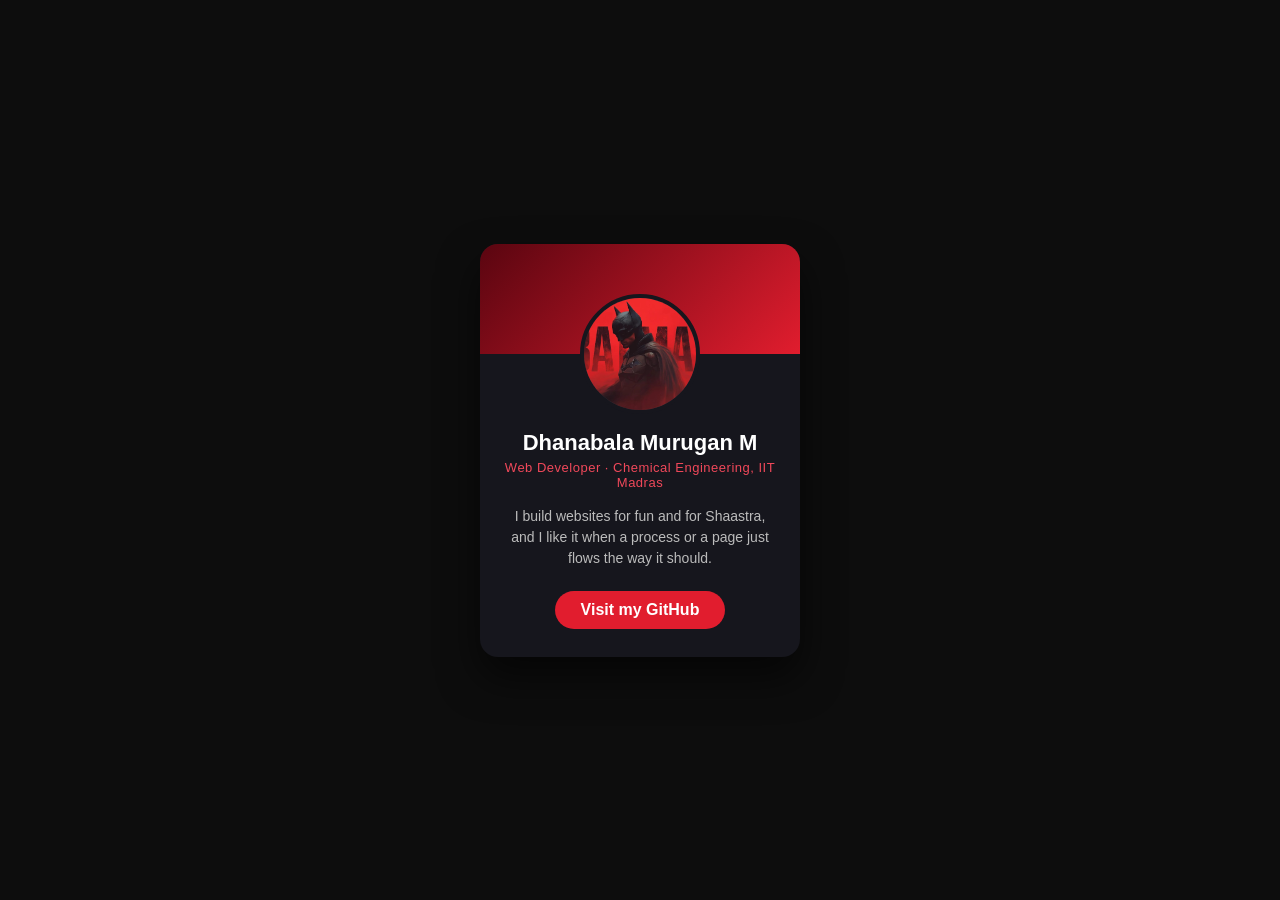
==== index.html @ a5107478 "initial commit" ====
<!DOCTYPE html>
<html lang="en">
<head>
  <meta charset="UTF-8">
  <meta name="viewport" content="width=device-width, initial-scale=1.0">
  <title>Dhanabala Murugan M | Profile Card</title>
  <link rel="stylesheet" href="style.css">
</head>
<body>
  <div class="card">
    <div class="banner"></div>
    <img class="photo" src="photo.jpg" alt="Dhanabala Murugan M">
    <h1>Dhanabala Murugan M</h1>
    <p class="role">Web Developer &middot; Chemical Engineering, IIT Madras</p>
    <p class="about">
      I build websites for fun and for Shaastra, and I like it when a
      process or a page just flows the way it should.
    </p>
    <a class="btn" href="https://github.com/Dhanabalamurugan/">Visit my GitHub</a>
  </div>
</body>
</html>
---- style.css ----
* { box-sizing: border-box; margin: 0; padding: 0; }

body {
  min-height: 100vh;
  display: flex;
  align-items: center;
  justify-content: center;
  background: #0d0d0d;
  font-family: "Segoe UI", Arial, sans-serif;
  color: #fff;
}

.card {
  width: 320px;
  background: #16161d;
  border-radius: 18px;
  text-align: center;
  padding-bottom: 28px;
  overflow: hidden;
  box-shadow: 0 20px 40px rgba(0, 0, 0, 0.6);
  transition: transform 0.3s;
}

.card:hover { transform: translateY(-8px); }

.banner {
  height: 110px;
  background: linear-gradient(135deg, #5a0510, #e11d2e);
}

.photo {
  width: 120px;
  height: 120px;
  border-radius: 50%;
  object-fit: cover;
  background: #2a2a33;
  border: 4px solid #16161d;
  margin-top: -60px;
}

h1 { font-size: 22px; margin-top: 12px; }

.role {
  color: #f0485a;
  font-size: 13px;
  margin-top: 4px;
  letter-spacing: 0.5px;
}

.about {
  color: #bbb;
  font-size: 14px;
  line-height: 1.5;
  margin: 16px 24px 22px;
}

.btn {
  display: inline-block;
  padding: 10px 26px;
  background: #e11d2e;
  color: #fff;
  text-decoration: none;
  border-radius: 999px;
  font-weight: 600;
  transition: background 0.2s;
}

.btn:hover { background: #ff3a4c; }
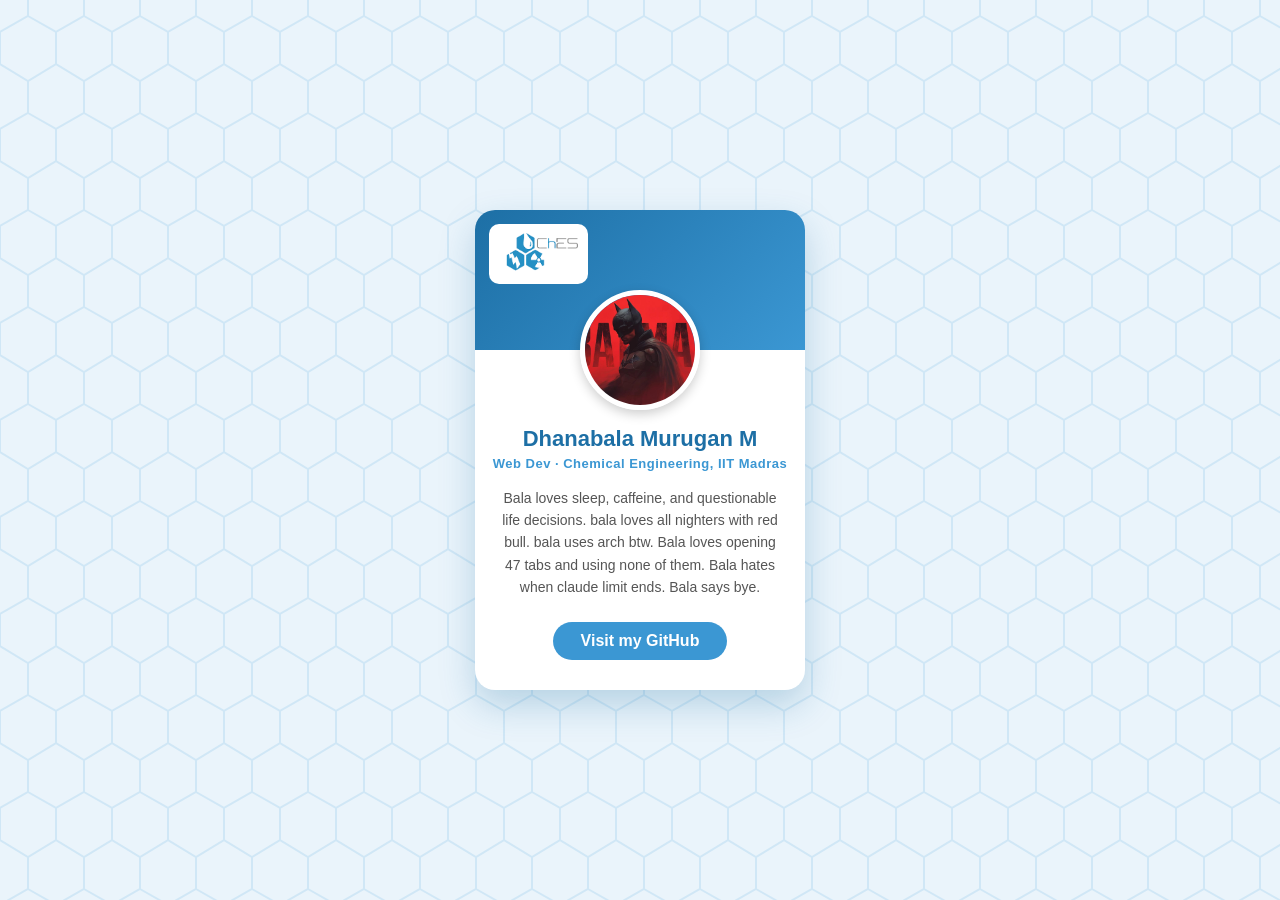
==== commit 4fe7e945: "Change architecture, Add benzene rings background" ====
--- a/index.html
+++ b/index.html
@@ -8,13 +8,14 @@
 </head>
 <body>
   <div class="card">
-    <div class="banner"></div>
-    <img class="photo" src="photo.jpg" alt="Dhanabala Murugan M">
+    <div class="banner">
+      <img class="logo" src="public/ches-logo.png" alt="ChES logo">
+    </div>
+    <img class="photo" src="public/photo.jpg" alt="Dhanabala Murugan M">
     <h1>Dhanabala Murugan M</h1>
-    <p class="role">Web Developer &middot; Chemical Engineering, IIT Madras</p>
+    <p class="role">Web Dev &middot; Chemical Engineering, IIT Madras</p>
     <p class="about">
-      I build websites for fun and for Shaastra, and I like it when a
-      process or a page just flows the way it should.
+      Bala loves sleep, caffeine, and questionable life decisions. bala loves all nighters with red bull. bala uses arch btw. Bala loves opening 47 tabs and using none of them. Bala hates when claude limit ends. Bala says bye.
     </p>
     <a class="btn" href="https://github.com/Dhanabalamurugan/">Visit my GitHub</a>
   </div>
--- a/style.css
+++ b/style.css
@@ -1,3 +1,10 @@
+:root {
+  --blue: #3b97d3;
+  --dark-blue: #1d6fa5;
+  --grey: #555;
+  --light: #eaf4fb;
+}
+
 * { box-sizing: border-box; margin: 0; padding: 0; }
 
 body {
@@ -5,27 +12,43 @@
   display: flex;
   align-items: center;
   justify-content: center;
-  background: #0d0d0d;
+  background-color: var(--light);
+  background-image: url("data:image/svg+xml,%3Csvg xmlns='http://www.w3.org/2000/svg' width='56' height='97' fill='none' stroke='%233b97d3' stroke-opacity='.15' stroke-width='2'%3E%3Cpath d='M28 16l28 16v32L28 81 0 64V32zM28 0v16m0 65v16'/%3E%3C/svg%3E");
   font-family: "Segoe UI", Arial, sans-serif;
-  color: #fff;
+  color: var(--grey);
 }
 
 .card {
-  width: 320px;
-  background: #16161d;
-  border-radius: 18px;
+  width: 330px;
+  background: #fff;
+  border-radius: 20px;
   text-align: center;
-  padding-bottom: 28px;
+  padding-bottom: 30px;
   overflow: hidden;
-  box-shadow: 0 20px 40px rgba(0, 0, 0, 0.6);
-  transition: transform 0.3s;
+  box-shadow: 0 15px 35px rgba(29, 111, 165, 0.25);
+  transition: transform 0.3s, box-shadow 0.3s;
 }
 
-.card:hover { transform: translateY(-8px); }
+.card:hover {
+  transform: translateY(-8px);
+  box-shadow: 0 25px 45px rgba(29, 111, 165, 0.35);
+}
 
 .banner {
-  height: 110px;
-  background: linear-gradient(135deg, #5a0510, #e11d2e);
+  position: relative;
+  height: 140px;
+  background: linear-gradient(135deg, var(--dark-blue), var(--blue));
+}
+
+.logo {
+  position: absolute;
+  top: 14px;
+  left: 14px;
+  height: 60px;
+  padding: 4px 10px;
+  object-fit: contain;
+  background: #fff;
+  border-radius: 10px;
 }
 
 .photo {
@@ -33,36 +56,45 @@
   height: 120px;
   border-radius: 50%;
   object-fit: cover;
-  background: #2a2a33;
-  border: 4px solid #16161d;
+  border: 5px solid #fff;
   margin-top: -60px;
+  position: relative; 
+  z-index: 1;
+  box-shadow: 0 4px 12px rgba(0, 0, 0, 0.2);
 }
 
-h1 { font-size: 22px; margin-top: 12px; }
+h1 {
+  font-size: 22px;
+  margin-top: 12px;
+  color: var(--dark-blue);
+}
 
 .role {
-  color: #f0485a;
   font-size: 13px;
   margin-top: 4px;
   letter-spacing: 0.5px;
+  color: var(--blue);
+  font-weight: 600;
 }
 
 .about {
-  color: #bbb;
   font-size: 14px;
-  line-height: 1.5;
-  margin: 16px 24px 22px;
+  line-height: 1.6;
+  margin: 16px 24px 24px;
 }
 
 .btn {
   display: inline-block;
-  padding: 10px 26px;
-  background: #e11d2e;
+  padding: 10px 28px;
+  background: var(--blue);
   color: #fff;
   text-decoration: none;
   border-radius: 999px;
   font-weight: 600;
-  transition: background 0.2s;
+  transition: background 0.2s, transform 0.2s;
 }
 
-.btn:hover { background: #ff3a4c; }
+.btn:hover {
+  background: var(--dark-blue);
+  transform: scale(1.05);
+}
